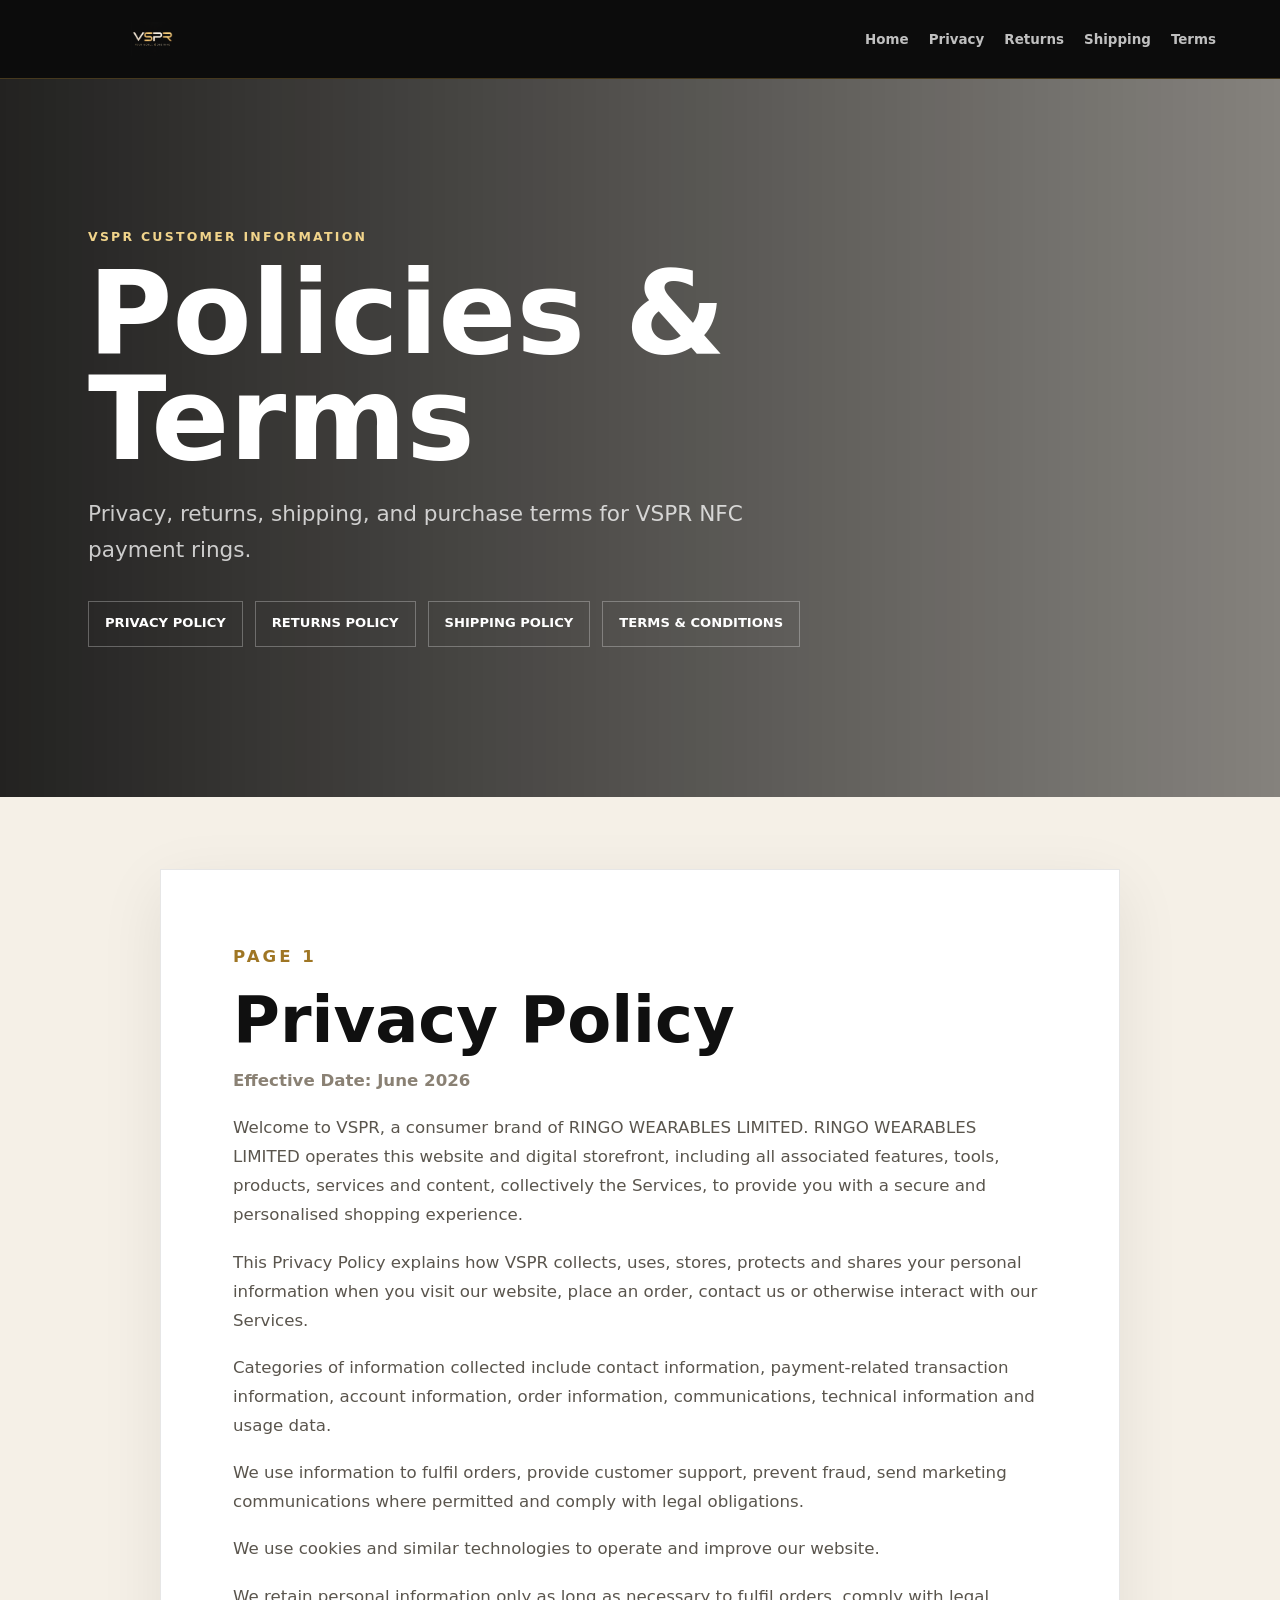
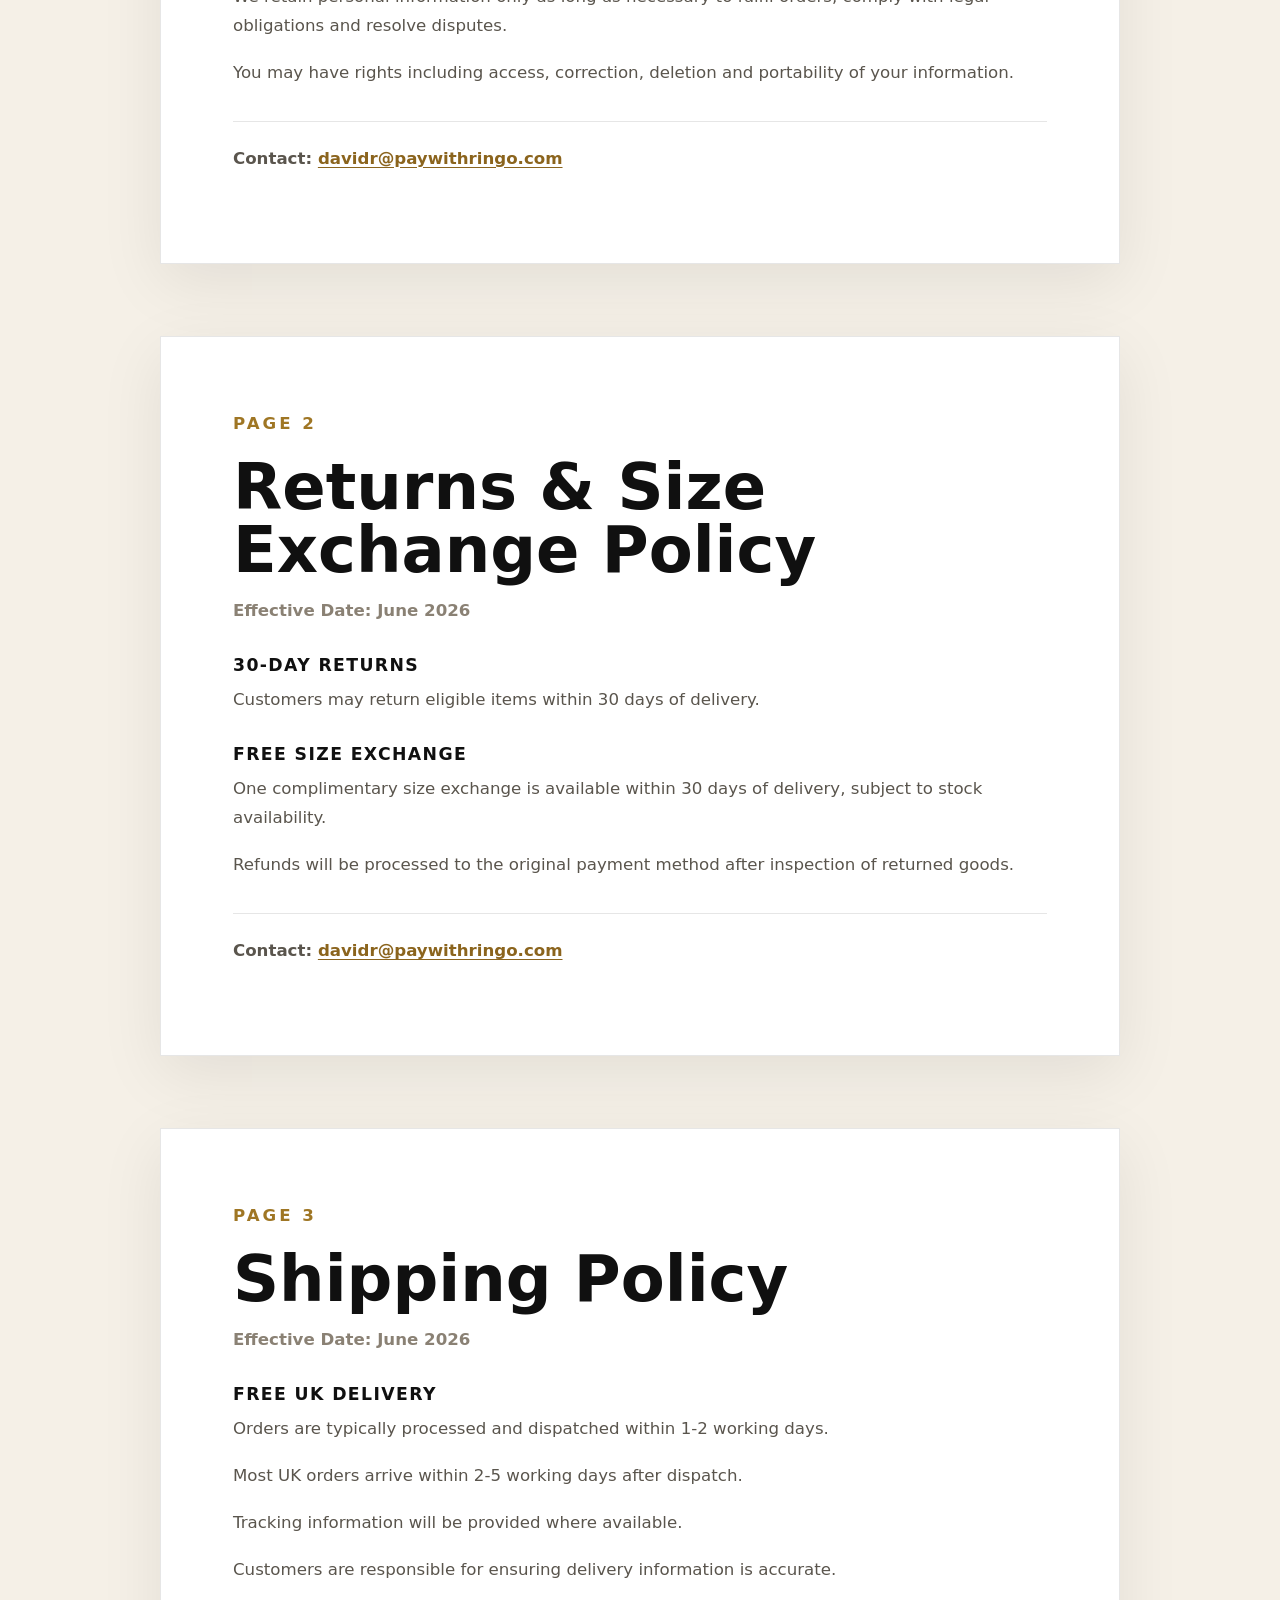
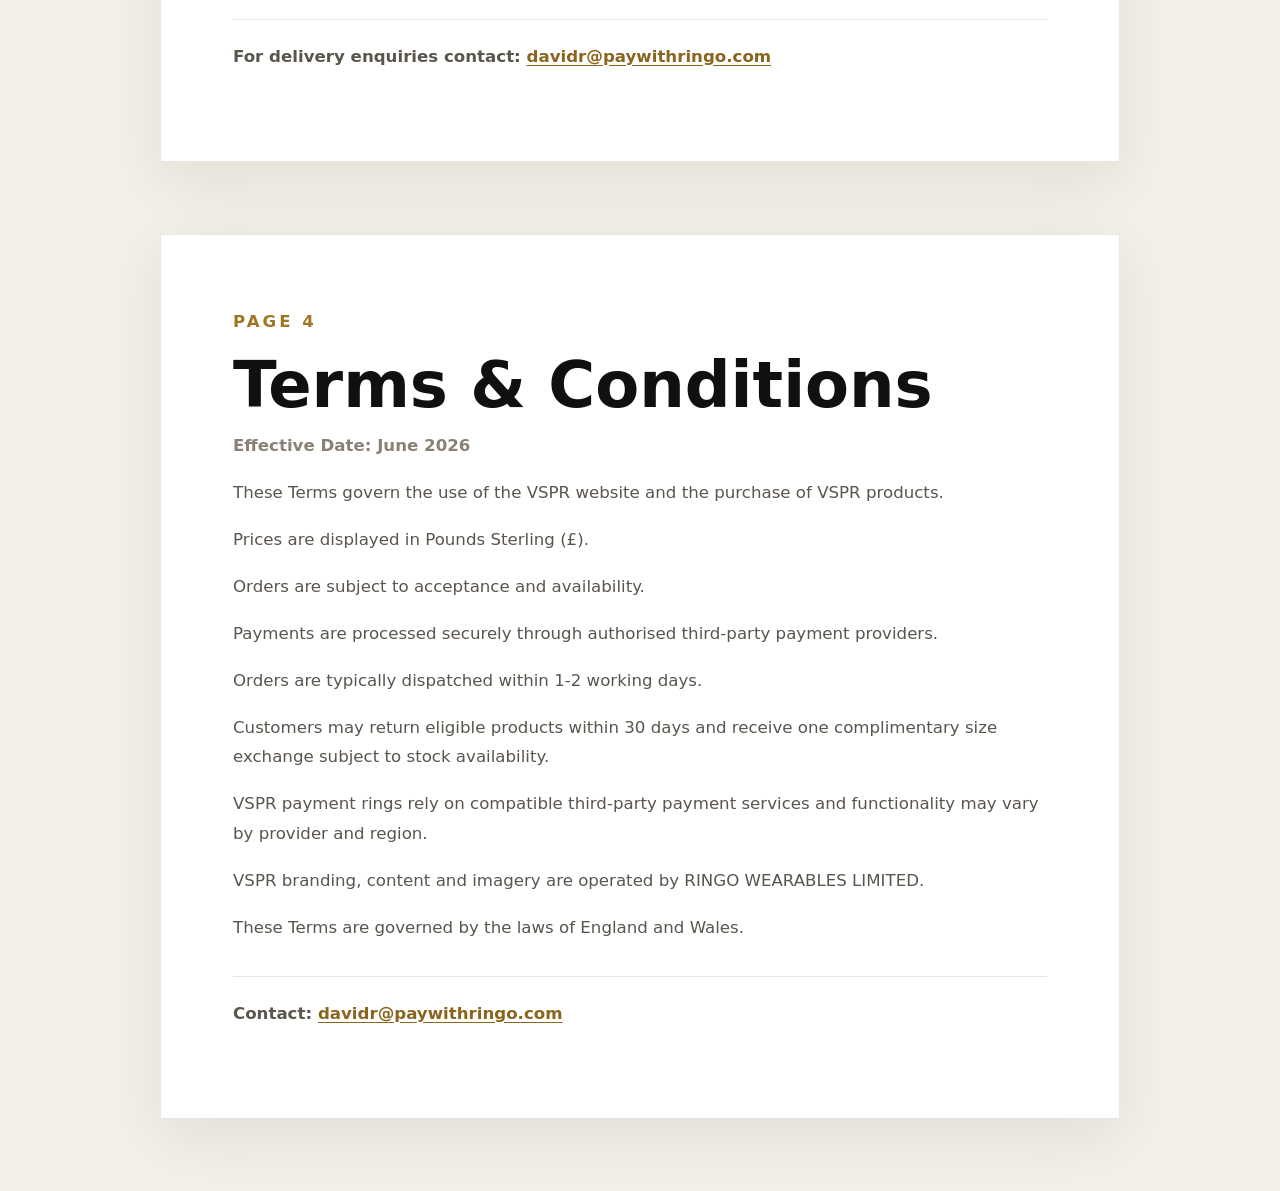
==== policies.html @ 86c23a68 "Add files via upload" ====
<!doctype html>
<html lang="en">
<head>
  <meta charset="utf-8">
  <meta name="viewport" content="width=device-width, initial-scale=1">
  <title>VSPR Policies | Pay With VSPR</title>
  <meta name="description" content="Privacy, returns, shipping, and terms for VSPR NFC payment rings.">
  <link rel="stylesheet" href="styles.css">
</head>
<body class="policy-page">
  <header class="policy-header">
    <a class="brand" href="index.html" aria-label="VSPR home">
      <img src="vspr-lockup.png" alt="VSPR">
    </a>
    <nav class="policy-nav" aria-label="Policy sections">
      <a href="index.html">Home</a>
      <a href="#privacy">Privacy</a>
      <a href="#returns">Returns</a>
      <a href="#shipping">Shipping</a>
      <a href="#terms">Terms</a>
    </nav>
  </header>

  <main>
    <section class="policy-cover">
      <p class="eyebrow">VSPR customer information</p>
      <h1>Policies &amp; Terms</h1>
      <p>Privacy, returns, shipping, and purchase terms for VSPR NFC payment rings.</p>
      <div class="policy-cover-links" aria-label="Policy quick links">
        <a href="#privacy">Privacy Policy</a>
        <a href="#returns">Returns Policy</a>
        <a href="#shipping">Shipping Policy</a>
        <a href="#terms">Terms &amp; Conditions</a>
      </div>
    </section>

    <section class="policy-document" id="privacy">
      <p class="eyebrow">Page 1</p>
      <h2>Privacy Policy</h2>
      <p class="policy-date">Effective Date: June 2026</p>
      <p>Welcome to VSPR, a consumer brand of RINGO WEARABLES LIMITED. RINGO WEARABLES LIMITED operates this website and digital storefront, including all associated features, tools, products, services and content, collectively the Services, to provide you with a secure and personalised shopping experience.</p>
      <p>This Privacy Policy explains how VSPR collects, uses, stores, protects and shares your personal information when you visit our website, place an order, contact us or otherwise interact with our Services.</p>
      <p>Categories of information collected include contact information, payment-related transaction information, account information, order information, communications, technical information and usage data.</p>
      <p>We use information to fulfil orders, provide customer support, prevent fraud, send marketing communications where permitted and comply with legal obligations.</p>
      <p>We use cookies and similar technologies to operate and improve our website.</p>
      <p>We retain personal information only as long as necessary to fulfil orders, comply with legal obligations and resolve disputes.</p>
      <p>You may have rights including access, correction, deletion and portability of your information.</p>
      <p class="policy-contact">Contact: <a href="mailto:davidr@paywithringo.com">davidr@paywithringo.com</a></p>
    </section>

    <section class="policy-document" id="returns">
      <p class="eyebrow">Page 2</p>
      <h2>Returns &amp; Size Exchange Policy</h2>
      <p class="policy-date">Effective Date: June 2026</p>
      <h3>30-Day Returns</h3>
      <p>Customers may return eligible items within 30 days of delivery.</p>
      <h3>Free Size Exchange</h3>
      <p>One complimentary size exchange is available within 30 days of delivery, subject to stock availability.</p>
      <p>Refunds will be processed to the original payment method after inspection of returned goods.</p>
      <p class="policy-contact">Contact: <a href="mailto:davidr@paywithringo.com">davidr@paywithringo.com</a></p>
    </section>

    <section class="policy-document" id="shipping">
      <p class="eyebrow">Page 3</p>
      <h2>Shipping Policy</h2>
      <p class="policy-date">Effective Date: June 2026</p>
      <h3>Free UK Delivery</h3>
      <p>Orders are typically processed and dispatched within 1-2 working days.</p>
      <p>Most UK orders arrive within 2-5 working days after dispatch.</p>
      <p>Tracking information will be provided where available.</p>
      <p>Customers are responsible for ensuring delivery information is accurate.</p>
      <p class="policy-contact">For delivery enquiries contact: <a href="mailto:davidr@paywithringo.com">davidr@paywithringo.com</a></p>
    </section>

    <section class="policy-document" id="terms">
      <p class="eyebrow">Page 4</p>
      <h2>Terms &amp; Conditions</h2>
      <p class="policy-date">Effective Date: June 2026</p>
      <p>These Terms govern the use of the VSPR website and the purchase of VSPR products.</p>
      <p>Prices are displayed in Pounds Sterling (&pound;).</p>
      <p>Orders are subject to acceptance and availability.</p>
      <p>Payments are processed securely through authorised third-party payment providers.</p>
      <p>Orders are typically dispatched within 1-2 working days.</p>
      <p>Customers may return eligible products within 30 days and receive one complimentary size exchange subject to stock availability.</p>
      <p>VSPR payment rings rely on compatible third-party payment services and functionality may vary by provider and region.</p>
      <p>VSPR branding, content and imagery are operated by RINGO WEARABLES LIMITED.</p>
      <p>These Terms are governed by the laws of England and Wales.</p>
      <p class="policy-contact">Contact: <a href="mailto:davidr@paywithringo.com">davidr@paywithringo.com</a></p>
    </section>
  </main>
</body>
</html>
---- styles.css ----
:root {
  --bg: #0c0c0c;
  --panel: #151515;
  --panel-soft: #1c1b19;
  --ink: #ffffff;
  --muted: #b9b2a7;
  --line: rgba(255, 255, 255, 0.13);
  --gold: #d9ad4b;
  --gold-soft: #f1d48b;
  --charcoal: #101010;
  --cream: #f5f0e7;
  --shadow: 0 24px 80px rgba(0, 0, 0, 0.35);
}

* {
  box-sizing: border-box;
}

html {
  scroll-behavior: smooth;
}

body {
  margin: 0;
  background: var(--bg);
  color: var(--ink);
  font-family: Inter, ui-sans-serif, system-ui, -apple-system, BlinkMacSystemFont, "Segoe UI", sans-serif;
  letter-spacing: 0;
}

img {
  display: block;
  max-width: 100%;
}

a {
  color: inherit;
  text-decoration: none;
}

button {
  font: inherit;
}

.site-header {
  align-items: center;
  background: rgba(12, 12, 12, 0.82);
  border-bottom: 1px solid var(--line);
  display: flex;
  height: 76px;
  justify-content: space-between;
  left: 0;
  padding: 0 clamp(18px, 4vw, 56px);
  position: fixed;
  right: 0;
  top: 0;
  transition: background 180ms ease, height 180ms ease;
  z-index: 20;
}

.site-header.is-scrolled {
  background: rgba(12, 12, 12, 0.95);
  height: 66px;
}

.brand img {
  height: 34px;
  width: auto;
}

.site-nav {
  align-items: center;
  display: flex;
  gap: 28px;
}

.site-nav a {
  color: rgba(255, 255, 255, 0.78);
  font-size: 0.86rem;
  font-weight: 650;
}

.site-nav a:hover {
  color: var(--gold-soft);
}

.nav-cta {
  border: 1px solid rgba(217, 173, 75, 0.65);
  color: var(--gold-soft) !important;
  padding: 10px 16px;
}

.nav-toggle {
  background: transparent;
  border: 0;
  display: none;
  height: 44px;
  padding: 0;
  width: 44px;
}

.nav-toggle span {
  background: var(--ink);
  display: block;
  height: 2px;
  margin: 6px auto;
  width: 24px;
}

.hero {
  min-height: 94vh;
  overflow: hidden;
  position: relative;
}

.hero-media,
.hero-overlay {
  inset: 0;
  position: absolute;
}

.hero-media img {
  height: 100%;
  object-fit: cover;
  object-position: center;
  width: 100%;
}

.hero-overlay {
  background:
    linear-gradient(90deg, rgba(0, 0, 0, 0.9), rgba(0, 0, 0, 0.52) 48%, rgba(0, 0, 0, 0.18)),
    linear-gradient(0deg, rgba(12, 12, 12, 0.86), rgba(12, 12, 12, 0) 38%);
}

.hero-content {
  max-width: 680px;
  padding: 172px clamp(22px, 6vw, 76px) 92px;
  position: relative;
  z-index: 1;
}

.eyebrow {
  color: var(--gold-soft);
  font-size: 0.78rem;
  font-weight: 800;
  letter-spacing: 0.18em;
  margin: 0 0 16px;
  text-transform: uppercase;
}

h1,
h2,
h3,
p {
  margin-top: 0;
}

h1 {
  font-size: clamp(3rem, 8vw, 6.9rem);
  line-height: 0.92;
  margin-bottom: 24px;
  max-width: 760px;
}

.hero-title {
  font-size: clamp(4.2rem, 11vw, 8.8rem);
  line-height: 0.86;
}

h2 {
  font-size: clamp(2rem, 5vw, 4.4rem);
  line-height: 0.98;
  margin-bottom: 0;
}

h3 {
  font-size: 1.25rem;
  margin-bottom: 10px;
}

.hero-copy,
.lead {
  color: rgba(255, 255, 255, 0.78);
  font-size: clamp(1.05rem, 2vw, 1.25rem);
  line-height: 1.65;
}

.hero-copy {
  max-width: 580px;
}

.hero-actions {
  display: flex;
  flex-wrap: wrap;
  gap: 14px;
  margin-top: 34px;
}

.hero-price {
  align-items: baseline;
  color: rgba(255, 255, 255, 0.72);
  display: flex;
  flex-wrap: wrap;
  gap: 10px;
  margin: 18px 0 0;
}

.hero-price strong {
  color: var(--gold-soft);
  font-size: 1.25rem;
}

.hero-price span {
  color: rgba(255, 255, 255, 0.52);
  text-decoration: line-through;
}

.btn,
.product-action,
.bag a {
  align-items: center;
  border: 1px solid transparent;
  cursor: pointer;
  display: inline-flex;
  font-size: 0.84rem;
  font-weight: 850;
  justify-content: center;
  min-height: 48px;
  padding: 0 22px;
  text-transform: uppercase;
}

.btn-primary,
.product-action,
.bag a {
  background: var(--gold);
  color: #16120b;
}

.btn-secondary {
  border-color: rgba(255, 255, 255, 0.42);
  color: var(--ink);
}

.hero-proof {
  border-top: 1px solid var(--line);
  color: rgba(255, 255, 255, 0.82);
  display: flex;
  flex-wrap: wrap;
  gap: 18px;
  margin-top: 44px;
  padding-top: 22px;
}

.hero-proof span {
  position: relative;
}

.hero-proof span::before {
  color: var(--gold);
  content: "";
  background: var(--gold);
  border-radius: 50%;
  display: inline-block;
  height: 7px;
  font-weight: 900;
  margin-right: 8px;
  width: 7px;
}

.trust-strip {
  background: #111;
  border-bottom: 1px solid var(--line);
  border-top: 1px solid var(--line);
  display: grid;
  grid-template-columns: repeat(3, 1fr);
}

.trust-strip div {
  border-right: 1px solid var(--line);
  padding: 28px clamp(20px, 4vw, 44px);
}

.trust-strip div:last-child {
  border-right: 0;
}

.trust-strip strong {
  display: block;
  margin-bottom: 6px;
}

.trust-strip span {
  color: var(--muted);
  font-size: 0.94rem;
}

.collection-reveal {
  background: #050505;
  border-bottom: 1px solid var(--line);
  display: grid;
  gap: 0;
  grid-template-columns: 0.42fr 0.58fr;
  min-height: 540px;
}

.collection-reveal-copy {
  align-self: center;
  padding: clamp(52px, 8vw, 96px) clamp(22px, 6vw, 76px);
}

.collection-reveal-copy p:not(.eyebrow) {
  color: var(--muted);
  font-size: 1.05rem;
  line-height: 1.7;
  margin: 22px 0 0;
  max-width: 520px;
}

.collection-reveal-image {
  align-items: center;
  display: flex;
  min-width: 0;
  overflow: hidden;
}

.collection-reveal-image img {
  height: 100%;
  min-height: 540px;
  object-fit: cover;
  object-position: center;
  width: 100%;
}

.section {
  padding: clamp(76px, 10vw, 132px) clamp(20px, 6vw, 76px);
}

.intro {
  align-items: end;
  display: grid;
  gap: 36px;
  grid-template-columns: 0.9fr 1.1fr;
}

.section-copy {
  max-width: 760px;
}

.lead {
  margin-bottom: 0;
}

.collection {
  background: var(--cream);
  color: var(--charcoal);
}

.collection .eyebrow {
  color: #9f7624;
}

.product-grid {
  display: grid;
  gap: 18px;
  grid-template-columns: repeat(4, 1fr);
  margin-top: 46px;
}

.product-card {
  background: #fff;
  border: 1px solid rgba(16, 16, 16, 0.1);
  display: grid;
  min-height: 100%;
  overflow: hidden;
}

.product-card img {
  aspect-ratio: 1;
  background: #f1eee8;
  object-fit: contain;
  padding: 26px;
  width: 100%;
}

.product-card div {
  border-top: 1px solid rgba(16, 16, 16, 0.1);
  padding: 22px;
}

.product-card p {
  color: #5a554d;
  line-height: 1.55;
  min-height: 74px;
}

.price-line {
  align-items: baseline;
  display: flex;
  gap: 10px;
  margin: 0 0 18px;
}

.price-line span {
  color: #16120b;
  font-size: 1.45rem;
  font-weight: 900;
}

.price-line del {
  color: #8a8174;
  font-size: 0.95rem;
}

.product-option {
  display: grid;
  gap: 8px;
  margin: 0 0 14px;
}

.product-option span {
  color: #5a554d;
  font-size: 0.78rem;
  font-weight: 850;
  letter-spacing: 0.1em;
  text-transform: uppercase;
}

.product-option select {
  appearance: none;
  background:
    linear-gradient(45deg, transparent 50%, #16120b 50%) calc(100% - 18px) 50% / 7px 7px no-repeat,
    linear-gradient(135deg, #16120b 50%, transparent 50%) calc(100% - 13px) 50% / 7px 7px no-repeat,
    #f7f3ec;
  border: 1px solid rgba(16, 16, 16, 0.18);
  color: #16120b;
  font: inherit;
  font-weight: 750;
  min-height: 46px;
  padding: 0 42px 0 14px;
  width: 100%;
}

.product-action {
  width: 100%;
}

.product-action[disabled] {
  cursor: wait;
  opacity: 0.62;
}

.checkout-message {
  color: #5a554d;
  font-weight: 750;
  line-height: 1.5;
  margin: 24px 0 0;
}

.feature-grid-section {
  background: #101010;
}

.feature-grid {
  border-left: 1px solid var(--line);
  border-top: 1px solid var(--line);
  display: grid;
  grid-template-columns: repeat(2, 1fr);
  margin-top: 46px;
}

.feature-grid article {
  border-bottom: 1px solid var(--line);
  border-right: 1px solid var(--line);
  display: grid;
  gap: 12px;
  grid-template-columns: 54px 1fr;
  padding: clamp(24px, 4vw, 42px);
}

.feature-grid article > span {
  align-items: center;
  background: rgba(255, 255, 255, 0.04);
  border: 1px solid var(--line);
  color: var(--gold-soft);
  display: inline-flex;
  font-size: 1.35rem;
  font-weight: 900;
  height: 54px;
  justify-content: center;
  letter-spacing: 0;
  line-height: 1;
  width: 54px;
}

.feature-grid h3 {
  color: var(--gold-soft);
  font-size: 1rem;
  grid-column: 2;
  letter-spacing: 0.12em;
  margin-bottom: 10px;
  text-transform: uppercase;
}

.feature-grid p {
  color: rgba(255, 255, 255, 0.72);
  grid-column: 2;
  line-height: 1.7;
  margin-bottom: 0;
}

.activation {
  background: var(--cream);
  color: var(--charcoal);
}

.activation .eyebrow {
  color: #9f7624;
}

.activation-header {
  align-items: end;
  display: flex;
  gap: 28px;
  justify-content: space-between;
}

.partner-lockup {
  align-items: center;
  display: flex;
  flex-wrap: wrap;
  gap: 12px;
  justify-content: flex-end;
}

.partner-logo {
  align-items: center;
  border: 1px solid rgba(16, 16, 16, 0.14);
  display: inline-flex;
  min-height: 52px;
  padding: 0 20px;
}

.manage-logo {
  background: #ffffff;
  color: #16120b;
  font-weight: 900;
  letter-spacing: 0.03em;
}

.manage-logo::before {
  background: var(--gold);
  content: "";
  height: 18px;
  margin-right: 10px;
  width: 18px;
}

.curve-logo {
  background: #0e0e10;
  color: #ffffff;
  font-size: 1.12rem;
  font-weight: 900;
  letter-spacing: 0;
  text-transform: lowercase;
}

.activation-layout {
  align-items: start;
  display: grid;
  gap: 28px;
  grid-template-columns: minmax(0, 1fr) 360px;
  margin-top: 46px;
}

.activation-steps {
  display: grid;
  gap: 14px;
}

.activation-steps article {
  background: #ffffff;
  border: 1px solid rgba(16, 16, 16, 0.1);
  display: grid;
  gap: 22px;
  grid-template-columns: 58px 1fr;
  padding: clamp(22px, 4vw, 34px);
}

.activation-steps article > span {
  color: #9f7624;
  font-size: 0.86rem;
  font-weight: 900;
}

.activation-steps h3,
.app-panel h3 {
  color: var(--charcoal);
}

.activation-steps p {
  color: #5a554d;
  line-height: 1.65;
  margin-bottom: 10px;
}

.activation-steps p:last-child {
  margin-bottom: 0;
}

.activation-steps strong {
  color: var(--charcoal);
}

.curve-note {
  background: #f4efe6;
  border-left: 3px solid var(--gold);
  margin-top: 18px;
  padding: 20px;
}

.curve-note h4 {
  color: var(--charcoal);
  font-size: 0.9rem;
  letter-spacing: 0.12em;
  margin: 0 0 10px;
  text-transform: uppercase;
}

.curve-note p {
  margin-bottom: 10px;
}

.curve-note a {
  color: #8b641d;
  font-weight: 850;
  text-decoration: underline;
  text-underline-offset: 3px;
}

.app-panel {
  background: #111111;
  color: #ffffff;
  padding: 30px;
  position: sticky;
  top: 92px;
}

.app-panel h3 {
  color: #ffffff;
  font-size: 1.5rem;
}

.app-panel p:not(.eyebrow) {
  color: rgba(255, 255, 255, 0.72);
  line-height: 1.65;
}

.store-buttons {
  display: grid;
  gap: 12px;
  margin-top: 24px;
}

.store-button {
  background: #000000;
  border: 1px solid rgba(255, 255, 255, 0.18);
  color: #ffffff;
  display: block;
  min-height: 58px;
  padding: 10px 16px;
}

.store-button span,
.store-button strong {
  display: block;
}

.store-button span {
  color: rgba(255, 255, 255, 0.72);
  font-size: 0.74rem;
  line-height: 1.1;
}

.store-button strong {
  font-size: 1.18rem;
  line-height: 1.2;
}

.store-button:hover {
  border-color: var(--gold);
}

.packaging {
  align-items: center;
  display: grid;
  gap: 52px;
  grid-template-columns: 1.25fr 0.75fr;
}

.packaging-image img {
  box-shadow: var(--shadow);
}

.packaging-copy p:not(.eyebrow) {
  color: var(--muted);
  line-height: 1.7;
}

.sizing {
  background: #141414;
}

.sizing-card {
  border: 1px solid var(--line);
  margin-top: 56px;
  max-width: 900px;
  padding: clamp(26px, 5vw, 44px);
}

.sizing-card p {
  color: var(--muted);
  font-size: 1.05rem;
  line-height: 1.7;
  margin-bottom: 22px;
}

.sizing-card .btn {
  margin-top: 10px;
}

.quote-section {
  background: var(--cream);
  color: var(--charcoal);
  text-align: center;
}

.quote-block {
  margin: 0 auto;
  max-width: 1080px;
}

blockquote {
  font-size: clamp(2rem, 5vw, 4.2rem);
  font-weight: 850;
  line-height: 1.08;
  margin: 0;
}

.quote-block figcaption {
  color: #766c5e;
  font-size: 0.96rem;
  font-weight: 850;
  letter-spacing: 0.12em;
  margin-top: 28px;
  text-transform: uppercase;
}

.faq {
  display: grid;
  gap: 46px;
  grid-template-columns: 0.85fr 1.15fr;
}

.faq-list {
  display: grid;
  gap: 12px;
}

details {
  background: var(--panel);
  border: 1px solid var(--line);
  padding: 22px 24px;
}

summary {
  cursor: pointer;
  font-weight: 850;
}

details p {
  color: var(--muted);
  line-height: 1.65;
  margin: 16px 0 0;
}

details p a {
  color: var(--gold-soft);
  font-weight: 850;
  text-decoration: underline;
  text-underline-offset: 3px;
}

.final-cta {
  background:
    linear-gradient(rgba(0, 0, 0, 0.62), rgba(0, 0, 0, 0.76)),
    url("unboxing-black.png") center / cover;
  padding: clamp(82px, 12vw, 150px) 24px;
  text-align: center;
}

.final-cta img,
.site-footer img {
  height: 40px;
  margin: 0 auto 26px;
  width: auto;
}

.final-cta p {
  color: rgba(255, 255, 255, 0.78);
  margin: 16px auto 30px;
  max-width: 560px;
}

.site-footer {
  background: #080808;
  border-top: 1px solid var(--line);
  color: var(--muted);
  padding: 44px 20px;
  text-align: center;
}

.site-footer p {
  margin-bottom: 8px;
}

.footer-policies {
  display: flex;
  flex-wrap: wrap;
  gap: 14px 22px;
  justify-content: center;
  margin: 18px auto 22px;
  max-width: 760px;
}

.footer-policies a {
  color: rgba(255, 255, 255, 0.72);
  font-size: 0.9rem;
  text-decoration: underline;
  text-underline-offset: 4px;
}

.footer-policies a:hover {
  color: var(--gold-soft);
}

.policy-page {
  background: var(--cream);
  color: var(--charcoal);
}

.policy-header {
  align-items: center;
  background: #0c0c0c;
  border-bottom: 1px solid rgba(217, 173, 75, 0.28);
  display: flex;
  justify-content: space-between;
  padding: 22px clamp(18px, 5vw, 64px);
}

.policy-header .brand img {
  height: 34px;
}

.policy-nav {
  align-items: center;
  display: flex;
  flex-wrap: wrap;
  gap: 20px;
  justify-content: flex-end;
}

.policy-nav a {
  color: rgba(255, 255, 255, 0.74);
  font-size: 0.84rem;
  font-weight: 800;
}

.policy-nav a:hover {
  color: var(--gold-soft);
}

.policy-cover {
  background:
    linear-gradient(90deg, rgba(0, 0, 0, 0.86), rgba(0, 0, 0, 0.46)),
    url("unboxing-black.png") center / cover;
  color: #ffffff;
  min-height: 74vh;
  padding: clamp(82px, 12vw, 150px) clamp(22px, 7vw, 88px);
}

.policy-cover h1 {
  font-size: clamp(3.5rem, 9vw, 8rem);
  margin-bottom: 24px;
  max-width: 900px;
}

.policy-cover p:not(.eyebrow) {
  color: rgba(255, 255, 255, 0.76);
  font-size: clamp(1.05rem, 2vw, 1.35rem);
  line-height: 1.65;
  max-width: 680px;
}

.policy-cover-links {
  display: flex;
  flex-wrap: wrap;
  gap: 12px;
  margin-top: 34px;
}

.policy-cover-links a {
  border: 1px solid rgba(255, 255, 255, 0.28);
  color: #ffffff;
  font-size: 0.82rem;
  font-weight: 850;
  min-height: 46px;
  padding: 13px 16px;
  text-transform: uppercase;
}

.policy-cover-links a:hover {
  border-color: var(--gold);
  color: var(--gold-soft);
}

.policy-document {
  background: #ffffff;
  border: 1px solid rgba(16, 16, 16, 0.1);
  box-shadow: 0 18px 60px rgba(16, 16, 16, 0.08);
  margin: clamp(36px, 6vw, 72px) auto;
  max-width: 960px;
  padding: clamp(34px, 6vw, 72px);
  scroll-margin-top: 24px;
}

.policy-document .eyebrow {
  color: #9f7624;
}

.policy-document h2 {
  color: var(--charcoal);
  font-size: clamp(2rem, 5vw, 4rem);
  margin-bottom: 14px;
}

.policy-document h3 {
  color: var(--charcoal);
  font-size: 1.08rem;
  letter-spacing: 0.08em;
  margin: 30px 0 10px;
  text-transform: uppercase;
}

.policy-document p {
  color: #5a554d;
  font-size: 1.04rem;
  line-height: 1.75;
  margin-bottom: 18px;
}

.policy-date {
  color: #8a8174 !important;
  font-weight: 800;
}

.policy-contact {
  border-top: 1px solid rgba(16, 16, 16, 0.1);
  font-weight: 850;
  margin-top: 34px;
  padding-top: 22px;
}

.policy-contact a {
  color: #8b641d;
  text-decoration: underline;
  text-underline-offset: 3px;
}

.bag {
  align-items: center;
  background: rgba(17, 17, 17, 0.96);
  border: 1px solid var(--line);
  bottom: 20px;
  box-shadow: var(--shadow);
  display: flex;
  gap: 18px;
  left: 50%;
  padding: 14px;
  position: fixed;
  transform: translateX(-50%);
  width: min(680px, calc(100vw - 32px));
  z-index: 30;
}

.bag[hidden] {
  display: none;
}

.bag div {
  flex: 1;
  min-width: 0;
}

.bag span {
  color: var(--muted);
  display: block;
  font-size: 0.76rem;
  text-transform: uppercase;
}

.bag strong {
  display: block;
  overflow: hidden;
  text-overflow: ellipsis;
  white-space: nowrap;
}

.bag button {
  background: transparent;
  border: 1px solid var(--line);
  color: var(--ink);
  cursor: pointer;
  font-size: 1.4rem;
  height: 42px;
  width: 42px;
}

@media (max-width: 980px) {
  .site-nav {
    background: rgba(12, 12, 12, 0.98);
    border-bottom: 1px solid var(--line);
    display: none;
    flex-direction: column;
    gap: 0;
    left: 0;
    padding: 18px;
    position: absolute;
    right: 0;
    top: 100%;
  }

  .site-nav.is-open {
    display: flex;
  }

  .site-nav a {
    padding: 14px;
    width: 100%;
  }

  .nav-toggle {
    display: block;
  }

  .hero {
    min-height: 88vh;
  }

  .hero-overlay {
    background: linear-gradient(0deg, rgba(0, 0, 0, 0.92), rgba(0, 0, 0, 0.24));
  }

  .hero-content {
    padding-top: 126px;
  }

  .trust-strip,
  .collection-reveal,
  .intro,
  .activation-header,
  .activation-layout,
  .packaging,
  .faq {
    grid-template-columns: 1fr;
  }

  .trust-strip div {
    border-bottom: 1px solid var(--line);
    border-right: 0;
  }

  .collection-reveal {
    min-height: 0;
  }

  .collection-reveal-image {
    order: -1;
  }

  .collection-reveal-image img {
    min-height: 320px;
  }

  .product-grid,
  .feature-grid {
    grid-template-columns: repeat(2, 1fr);
  }

  .activation-header {
    align-items: start;
    display: grid;
  }

  .partner-lockup {
    justify-content: flex-start;
  }

  .app-panel {
    position: static;
  }
}

@media (max-width: 640px) {
  .site-header {
    height: 66px;
  }

  .brand img {
    height: 28px;
  }

  h1 {
    font-size: 3.1rem;
  }

  .hero-actions,
  .bag {
    align-items: stretch;
    flex-direction: column;
  }

  .btn,
  .bag a {
    width: 100%;
  }

  .section {
    padding-left: 18px;
    padding-right: 18px;
  }

  .product-grid,
  .feature-grid {
    grid-template-columns: 1fr;
  }

  .feature-grid article {
    grid-template-columns: 1fr;
  }

  .feature-grid article > span {
    font-size: 1.1rem;
    height: 44px;
    width: 44px;
  }

  .feature-grid h3,
  .feature-grid p {
    grid-column: 1;
  }

  .activation-steps article {
    grid-template-columns: 1fr;
  }

  .partner-logo,
  .store-button {
    width: 100%;
  }
}

@media print {
  .policy-header,
  .policy-cover-links {
    display: none;
  }

  .policy-cover,
  .policy-document {
    box-shadow: none;
    min-height: auto;
    page-break-after: always;
  }

  .policy-document {
    border: 0;
    margin: 0;
    max-width: none;
  }
}


/* VSPR brand refinements */
.brand img,
.site-footer img,
.final-cta > img {
  height: auto;
  width: 154px;
}
.hero-title,
.collection-reveal h2,
.section-copy h2,
.packaging-copy h2,
.final-cta h2 {
  font-family: Georgia, "Times New Roman", serif;
  font-weight: 500;
  letter-spacing: -0.035em;
}
.product-card img {
  aspect-ratio: 1 / 1;
  object-fit: cover;
  object-position: center;
  background: #f4f3f1;
  padding: 0;
}
.collection-reveal-image img {
  background: #f4f3f1;
  object-fit: contain;
  min-height: 420px;
}
.packaging-image img {
  background: #050505;
}
.site-footer small { max-width: 760px; }

/* VSPR approved identity system — September 2026
   Primary: SIGNAL narrow wordmark. Secondary: PURE narrow wordmark. */
.brand img {
  height: 42px;
  width: 176px;
  object-fit: contain;
  mix-blend-mode: screen;
}
.final-cta > img {
  width: min(720px, 86vw);
  height: auto;
  margin: 0 auto 20px;
  mix-blend-mode: screen;
}
.site-footer > img {
  width: min(420px, 78vw);
  height: auto;
  margin: 0 auto 10px;
  mix-blend-mode: screen;
}
@media (max-width: 720px) {
  .brand img { height: 34px; width: 142px; }
  .final-cta > img { width: min(560px, 94vw); }
  .site-footer > img { width: min(360px, 90vw); }
  .collection-reveal-image img { min-height: 280px; }
}
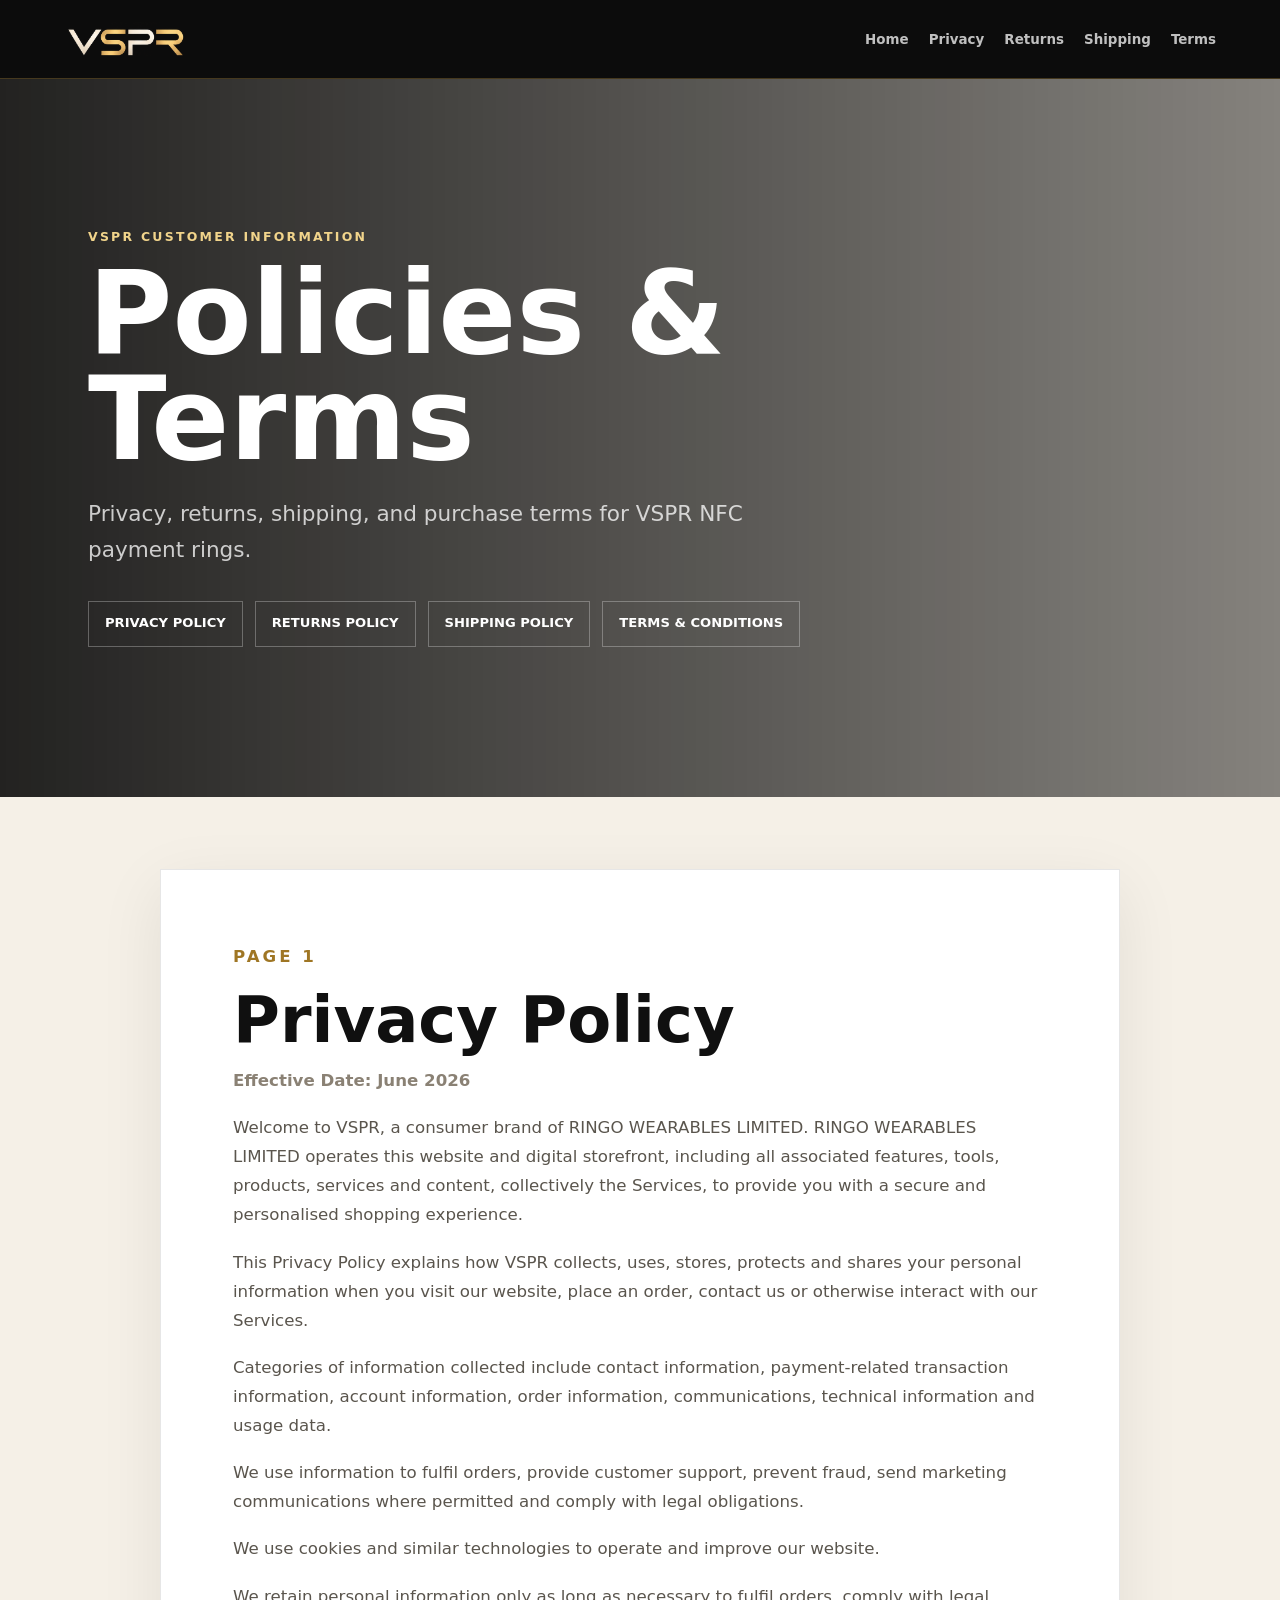
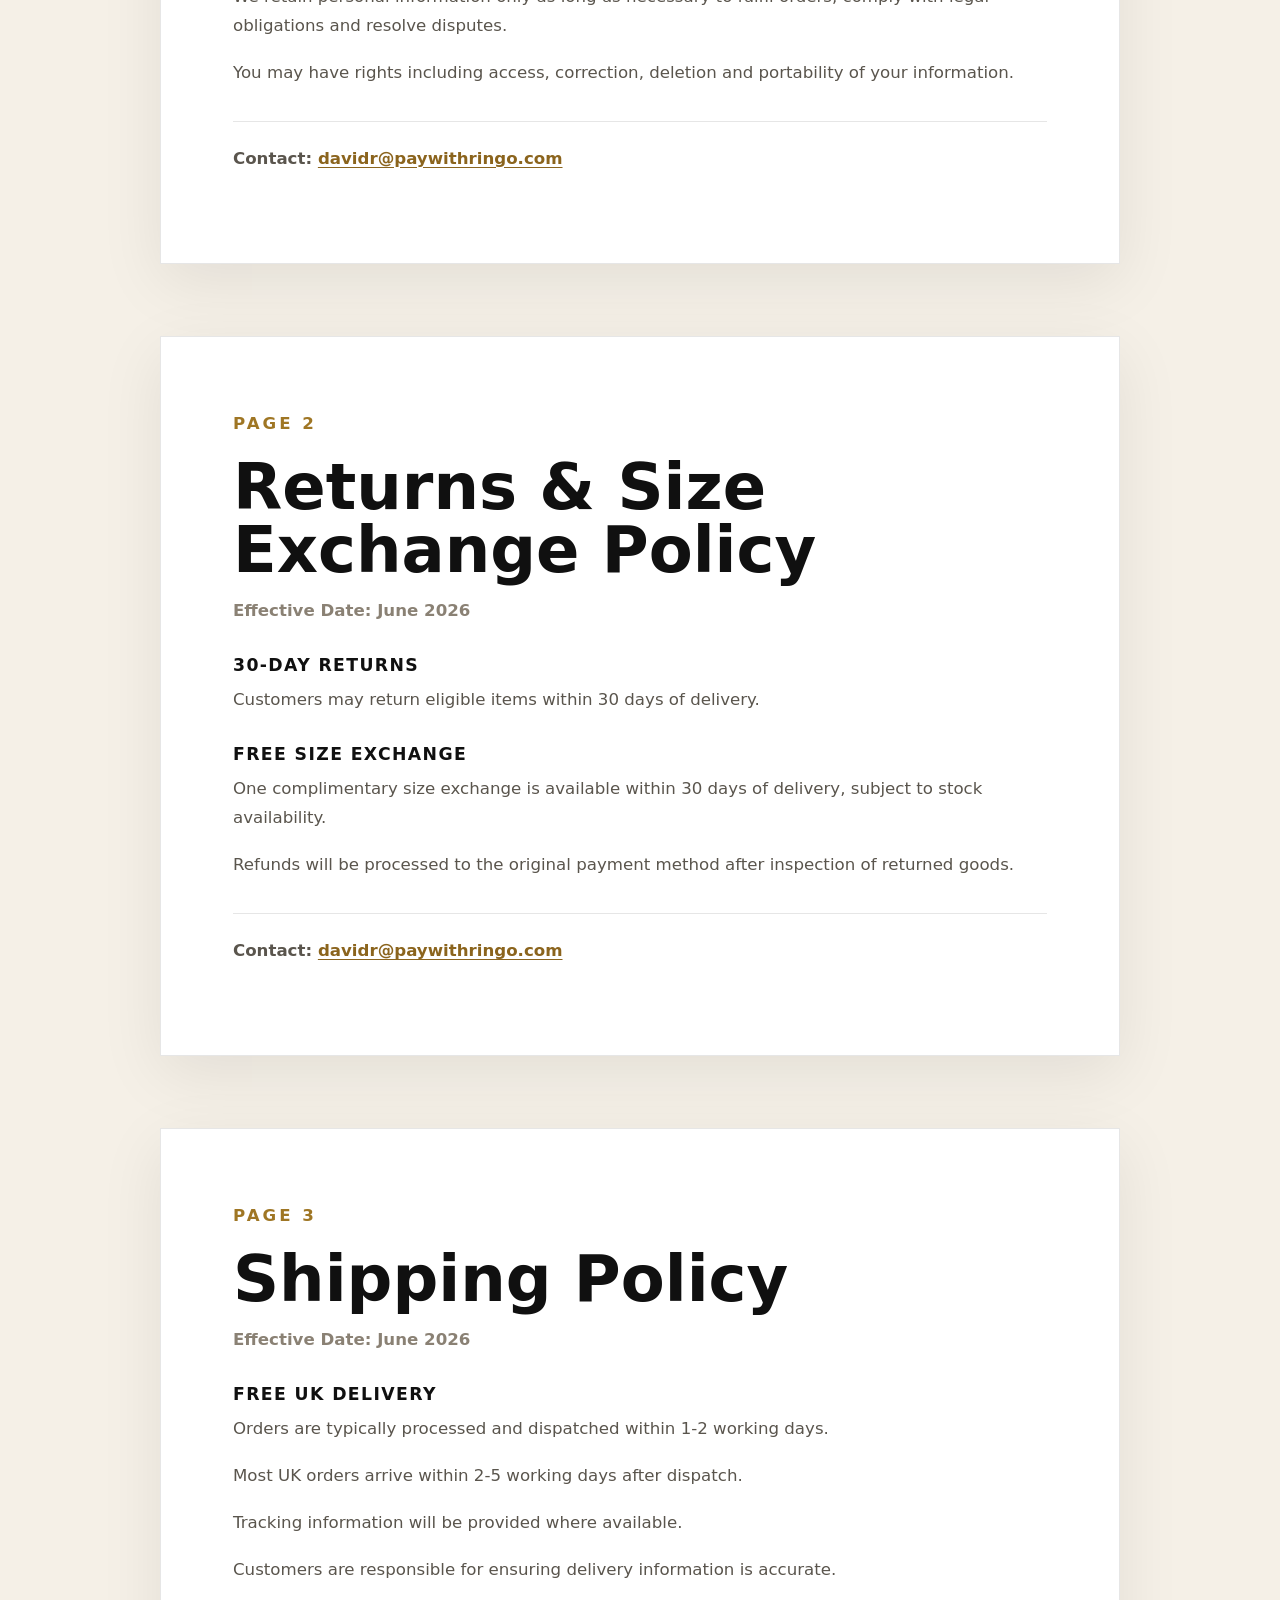
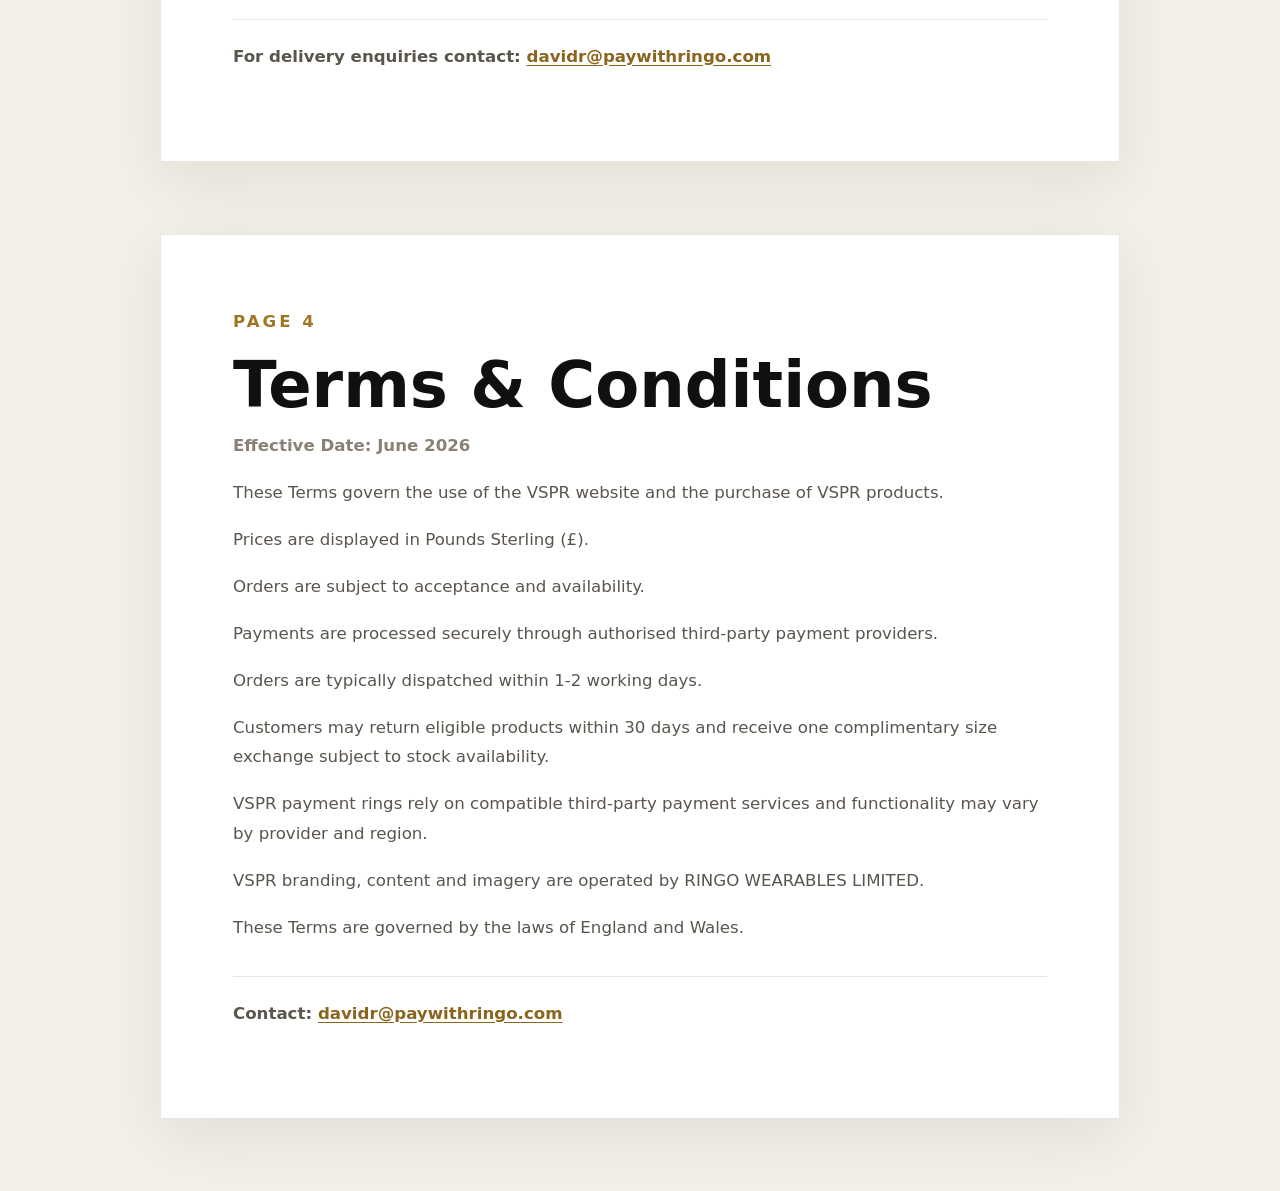
==== commit c9017485: "Add files via upload" ====
--- a/policies.html
+++ b/policies.html
@@ -10,7 +10,7 @@
 <body class="policy-page">
   <header class="policy-header">
     <a class="brand" href="index.html" aria-label="VSPR home">
-      <img src="vspr-lockup.png" alt="VSPR">
+      <img src="vspr-header-logo.png" alt="VSPR">
     </a>
     <nav class="policy-nav" aria-label="Policy sections">
       <a href="index.html">Home</a>
--- a/styles.css
+++ b/styles.css
@@ -493,6 +493,16 @@
   width: 54px;
 }
 
+.feature-grid .feature-icon svg {
+  fill: none;
+  height: 31px;
+  stroke: var(--gold-soft);
+  stroke-linecap: round;
+  stroke-linejoin: round;
+  stroke-width: 1.8;
+  width: 31px;
+}
+
 .feature-grid h3 {
   color: var(--gold-soft);
   font-size: 1rem;
@@ -1215,8 +1225,8 @@
   padding: 0;
 }
 .collection-reveal-image img {
-  background: #f4f3f1;
-  object-fit: contain;
+  background: #000;
+  object-fit: cover;
   min-height: 420px;
 }
 .packaging-image img {
@@ -1227,8 +1237,8 @@
 /* VSPR approved identity system — September 2026
    Primary: SIGNAL narrow wordmark. Secondary: PURE narrow wordmark. */
 .brand img {
-  height: 42px;
-  width: 176px;
+  height: 58px;
+  width: auto;
   object-fit: contain;
   mix-blend-mode: screen;
 }
@@ -1245,7 +1255,7 @@
   mix-blend-mode: screen;
 }
 @media (max-width: 720px) {
-  .brand img { height: 34px; width: 142px; }
+  .brand img { height: 46px; width: auto; }
   .final-cta > img { width: min(560px, 94vw); }
   .site-footer > img { width: min(360px, 90vw); }
   .collection-reveal-image img { min-height: 280px; }
